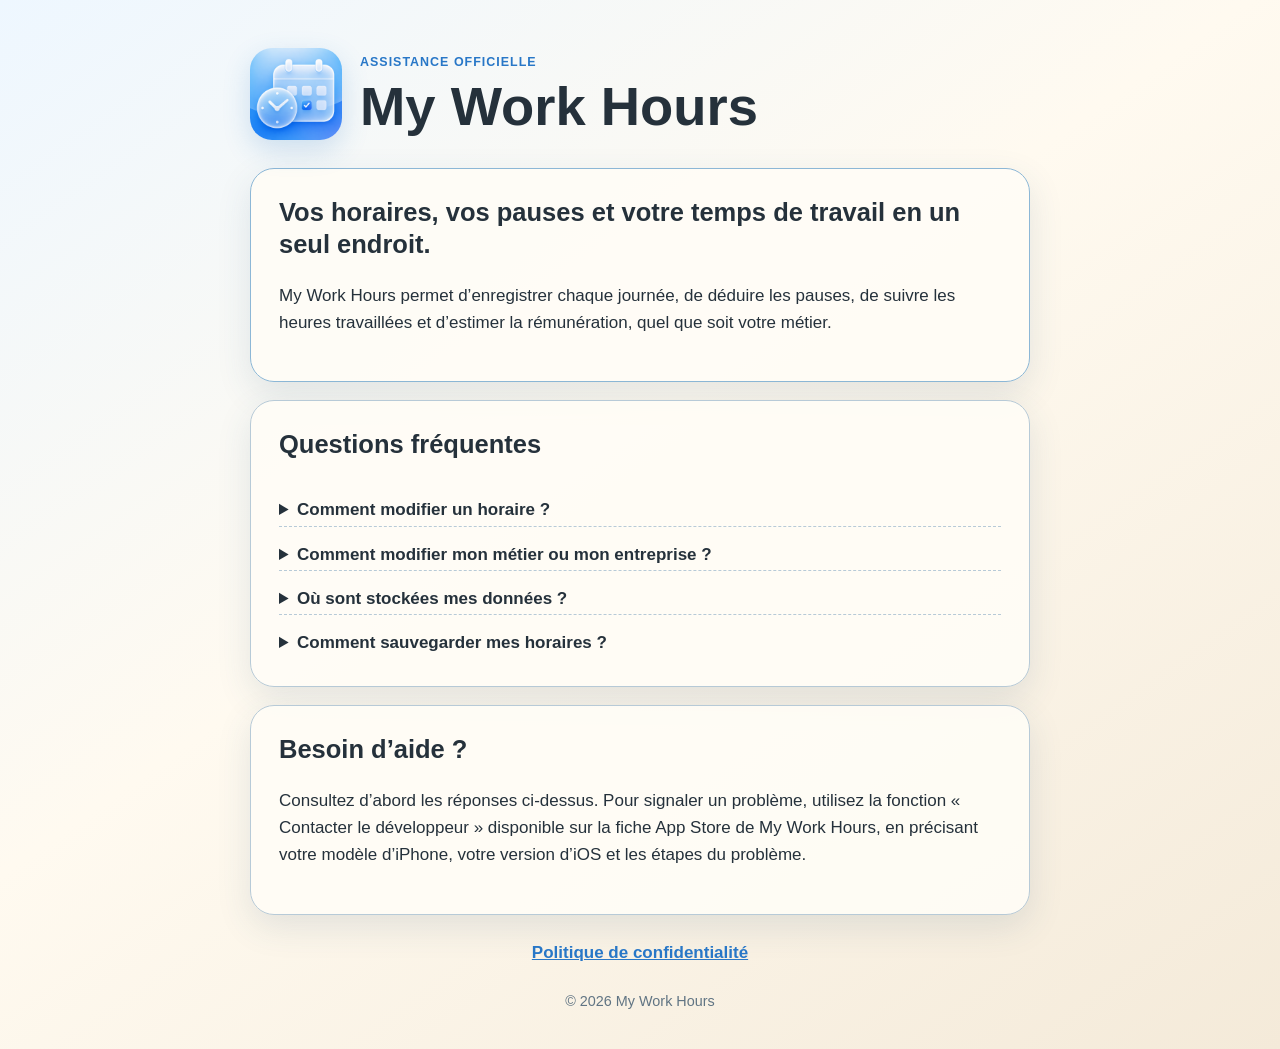
==== index.html @ 79e9375a "Publish My Work Hours support site" ====
<!doctype html>
<html lang="fr">
<head>
  <meta charset="utf-8">
  <meta name="viewport" content="width=device-width, initial-scale=1">
  <meta name="description" content="Assistance officielle de l’application My Work Hours.">
  <title>My Work Hours — Assistance</title>
  <link rel="stylesheet" href="styles.css">
</head>
<body>
  <main>
    <header>
      <img src="app-icon.png" alt="Icône My Work Hours">
      <div><p class="eyebrow">ASSISTANCE OFFICIELLE</p><h1>My Work Hours</h1></div>
    </header>
    <section class="hero">
      <h2>Vos horaires, vos pauses et votre temps de travail en un seul endroit.</h2>
      <p>My Work Hours permet d’enregistrer chaque journée, de déduire les pauses, de suivre les heures travaillées et d’estimer la rémunération, quel que soit votre métier.</p>
    </section>
    <section>
      <h2>Questions fréquentes</h2>
      <details><summary>Comment modifier un horaire ?</summary><p>Ouvrez le Planning puis touchez directement la journée ou l’horaire concerné. Modifiez les heures, pauses ou informations, puis enregistrez.</p></details>
      <details><summary>Comment modifier mon métier ou mon entreprise ?</summary><p>Ouvrez Réglages, puis Profil professionnel. Les horaires déjà enregistrés sont conservés.</p></details>
      <details><summary>Où sont stockées mes données ?</summary><p>Les données restent sur vos appareils Apple et, si iCloud est disponible, sont synchronisées dans votre espace iCloud privé.</p></details>
      <details><summary>Comment sauvegarder mes horaires ?</summary><p>La rubrique Données des Réglages permet d’exporter l’historique au format CSV ou une sauvegarde complète.</p></details>
    </section>
    <section>
      <h2>Besoin d’aide ?</h2>
      <p>Consultez d’abord les réponses ci-dessus. Pour signaler un problème, utilisez la fonction « Contacter le développeur » disponible sur la fiche App Store de My Work Hours, en précisant votre modèle d’iPhone, votre version d’iOS et les étapes du problème.</p>
    </section>
    <nav><a href="privacy.html">Politique de confidentialité</a></nav>
    <footer>© 2026 My Work Hours</footer>
  </main>
</body>
</html>
---- styles.css ----
:root { color-scheme: light dark; --blue:#2877c7; --ink:#25313b; --paper:#fffaf0; --line:#b7cad7; }
* { box-sizing: border-box; }
body { margin:0; font:17px/1.6 -apple-system, BlinkMacSystemFont, "Segoe UI", sans-serif; color:var(--ink); background:linear-gradient(145deg,#eef7ff,#fffaf0 45%,#f4ead9); }
main { width:min(780px,calc(100% - 32px)); margin:0 auto; padding:48px 0 36px; }
header { display:flex; align-items:center; gap:18px; margin-bottom:28px; }
header img { width:92px; height:92px; border-radius:22px; box-shadow:0 10px 28px #2877c733; }
h1,h2,h3,p { margin-top:0; }
h1 { margin-bottom:0; font-size:clamp(2rem,7vw,3.4rem); line-height:1; }
h2 { line-height:1.25; }
.eyebrow { margin-bottom:7px; color:var(--blue); font-weight:800; letter-spacing:.08em; font-size:.78rem; }
.hero, section { margin:18px 0; padding:28px; border:1px solid var(--line); border-radius:24px; background:#fffdf7e8; box-shadow:0 12px 34px #315a7420; }
.hero { border-color:#8cb7d6; }
details { border-top:1px dashed var(--line); padding:14px 0 2px; }
details:first-of-type { border-top:0; }
summary { cursor:pointer; font-weight:700; }
details p { margin:10px 0; }
.updated { color:#607483; }
a { color:var(--blue); font-weight:700; }
nav,footer { text-align:center; margin-top:24px; }
footer { color:#607483; font-size:.9rem; }
@media (prefers-color-scheme:dark) { :root { --ink:#edf4f7; --paper:#182128; --line:#536b78; } body { background:linear-gradient(145deg,#142333,#261f18); } .hero,section { background:#202b32ee; } }
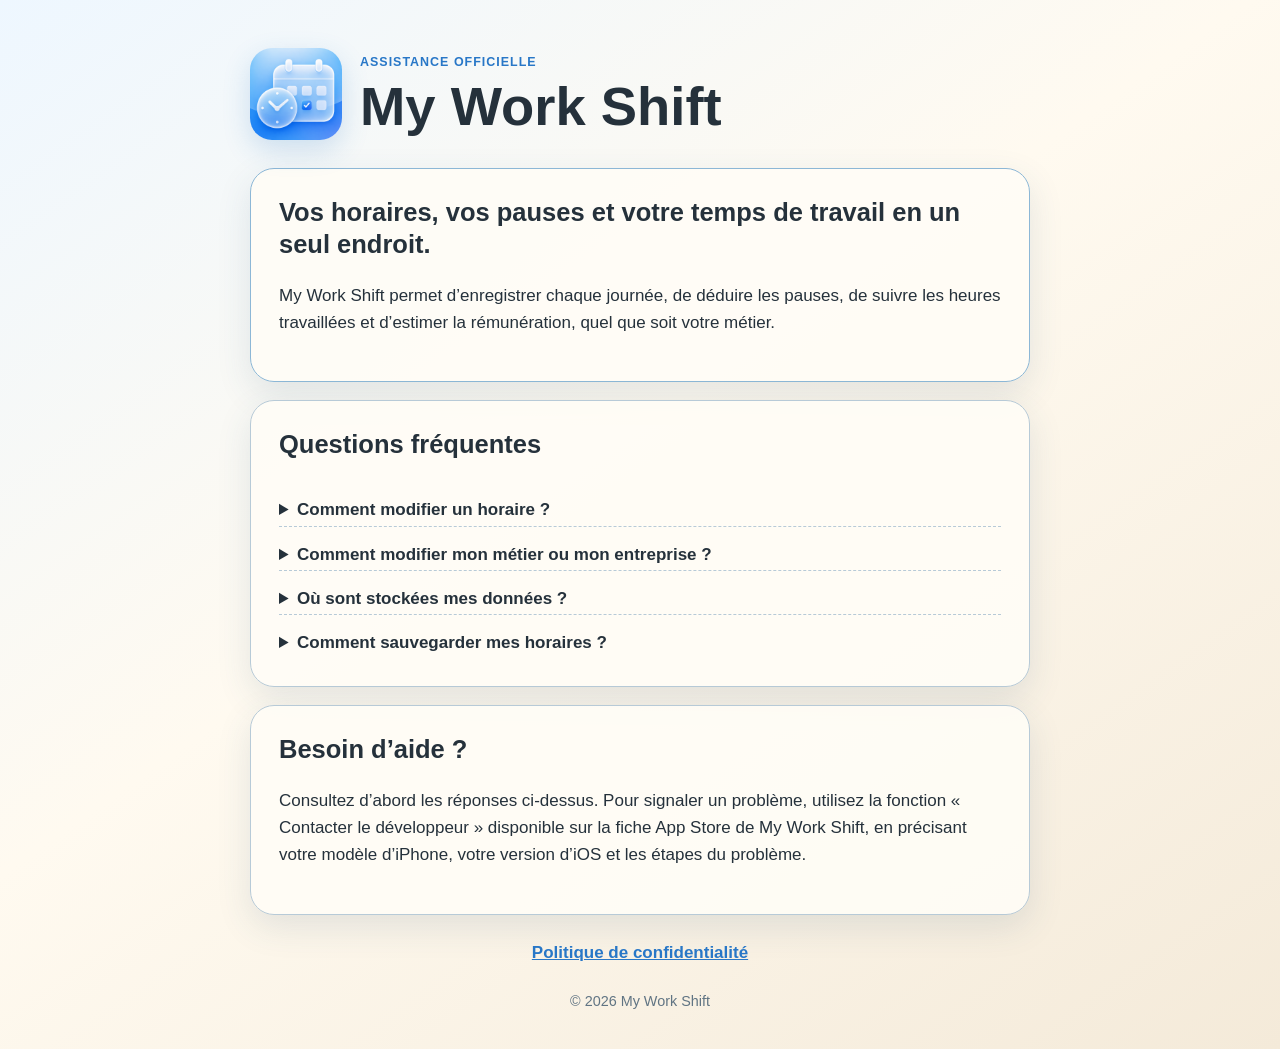
==== commit a1738b20: "Rename app to My Work Shift" ====
--- a/index.html
+++ b/index.html
@@ -3,19 +3,19 @@
 <head>
   <meta charset="utf-8">
   <meta name="viewport" content="width=device-width, initial-scale=1">
-  <meta name="description" content="Assistance officielle de l’application My Work Hours.">
-  <title>My Work Hours — Assistance</title>
+  <meta name="description" content="Assistance officielle de l’application My Work Shift.">
+  <title>My Work Shift — Assistance</title>
   <link rel="stylesheet" href="styles.css">
 </head>
 <body>
   <main>
     <header>
-      <img src="app-icon.png" alt="Icône My Work Hours">
-      <div><p class="eyebrow">ASSISTANCE OFFICIELLE</p><h1>My Work Hours</h1></div>
+      <img src="app-icon.png" alt="Icône My Work Shift">
+      <div><p class="eyebrow">ASSISTANCE OFFICIELLE</p><h1>My Work Shift</h1></div>
     </header>
     <section class="hero">
       <h2>Vos horaires, vos pauses et votre temps de travail en un seul endroit.</h2>
-      <p>My Work Hours permet d’enregistrer chaque journée, de déduire les pauses, de suivre les heures travaillées et d’estimer la rémunération, quel que soit votre métier.</p>
+      <p>My Work Shift permet d’enregistrer chaque journée, de déduire les pauses, de suivre les heures travaillées et d’estimer la rémunération, quel que soit votre métier.</p>
     </section>
     <section>
       <h2>Questions fréquentes</h2>
@@ -26,10 +26,10 @@
     </section>
     <section>
       <h2>Besoin d’aide ?</h2>
-      <p>Consultez d’abord les réponses ci-dessus. Pour signaler un problème, utilisez la fonction « Contacter le développeur » disponible sur la fiche App Store de My Work Hours, en précisant votre modèle d’iPhone, votre version d’iOS et les étapes du problème.</p>
+      <p>Consultez d’abord les réponses ci-dessus. Pour signaler un problème, utilisez la fonction « Contacter le développeur » disponible sur la fiche App Store de My Work Shift, en précisant votre modèle d’iPhone, votre version d’iOS et les étapes du problème.</p>
     </section>
     <nav><a href="privacy.html">Politique de confidentialité</a></nav>
-    <footer>© 2026 My Work Hours</footer>
+    <footer>© 2026 My Work Shift</footer>
   </main>
 </body>
 </html>
